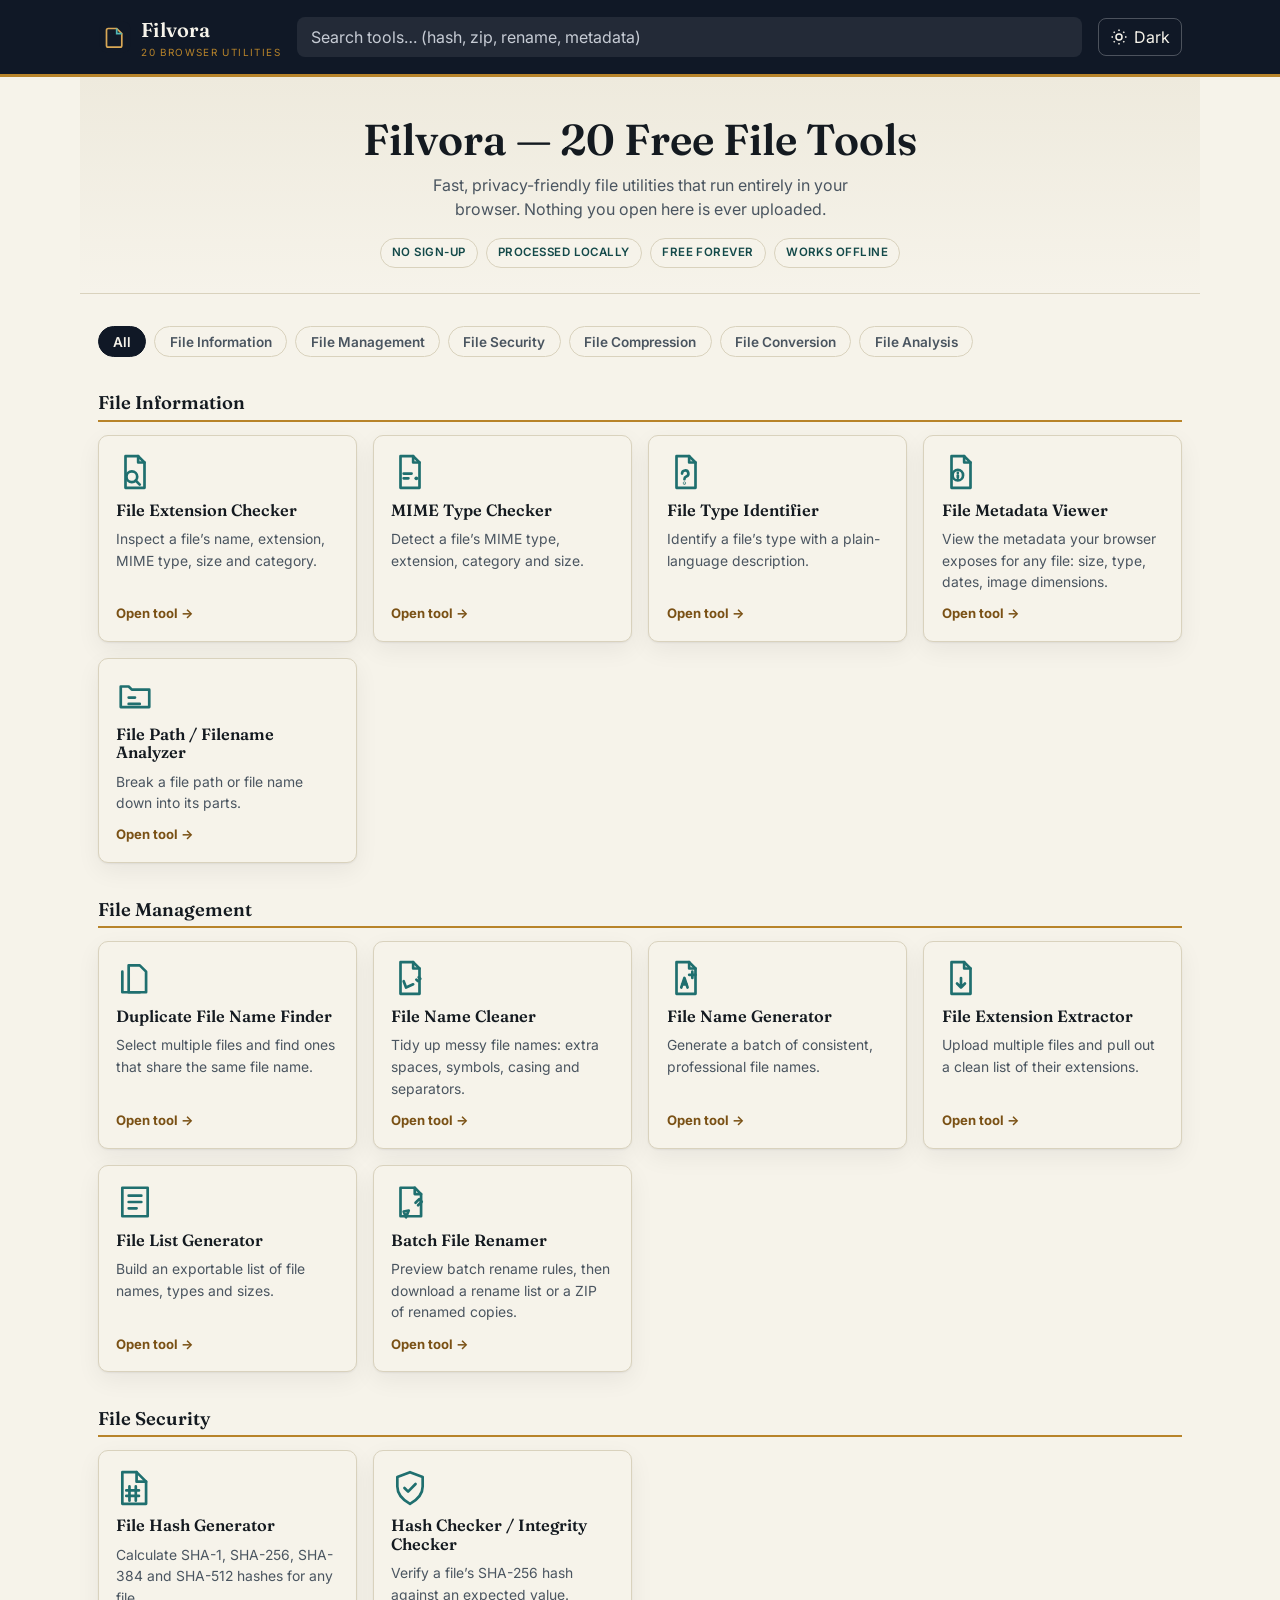
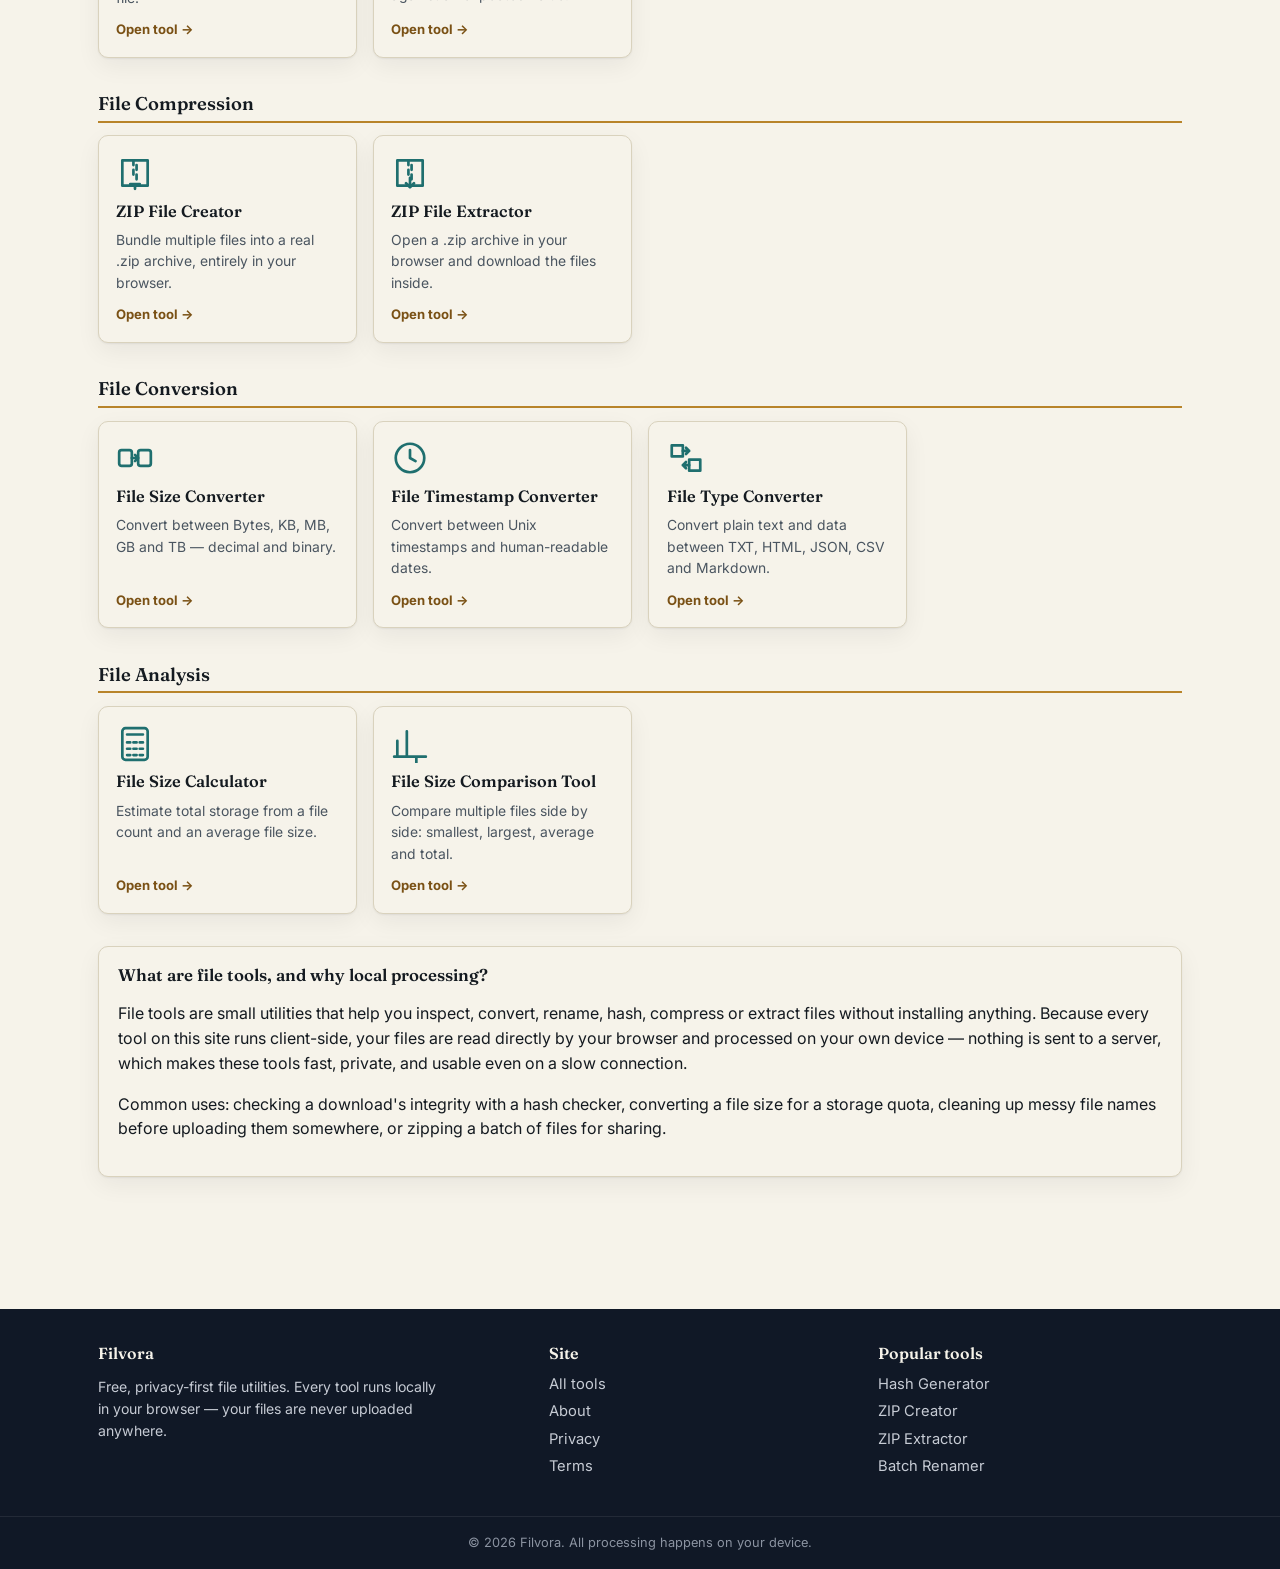
==== index.html @ 87149436 "Add files via upload" ====
<!doctype html>
<html lang="en" data-theme="light">
<head>
<meta charset="UTF-8">
<meta name="viewport" content="width=device-width, initial-scale=1, viewport-fit=cover">
<title>Filvora — 20 Free Online File Utilities</title>
<meta name="description" content="20 free, privacy-friendly file utilities that run entirely in your browser: hash generator, ZIP creator, file size converter, metadata viewer, batch renamer and more. No uploads, no signup.">
<link rel="canonical" href="https://kcm2112007.github.io/Filvora/">
<meta name="theme-color" content="#101826">
<meta name="robots" content="index, follow">

<meta property="og:type" content="website">
<meta property="og:title" content="Filvora — 20 Free Online File Utilities">
<meta property="og:description" content="Client-side file utilities: hashing, ZIP, size conversion, renaming, metadata and more — processed locally in your browser.">
<meta property="og:url" content="https://kcm2112007.github.io/Filvora/">
<meta property="og:image" content="https://kcm2112007.github.io/Filvora/assets/favicon.svg">

<meta name="twitter:card" content="summary_large_image">
<meta name="twitter:title" content="Filvora — 20 Free Online File Utilities">
<meta name="twitter:description" content="20 client-side file utilities. Nothing leaves your browser.">

<link rel="icon" type="image/svg+xml" href="assets/favicon.svg">
<link rel="preconnect" href="https://fonts.googleapis.com">
<link rel="preconnect" href="https://fonts.gstatic.com" crossorigin>
<link href="https://fonts.googleapis.com/css2?family=Fraunces:opsz,wght@9..144,500;9..144,600;9..144,700&family=Inter:wght@400;500;600;700&family=IBM+Plex+Mono:wght@400;500;600&display=swap" rel="stylesheet">
<link rel="stylesheet" href="style.css">

<script type="application/ld+json">
{
  "@context": "https://schema.org",
  "@type": "WebApplication",
  "name": "Filvora",
  "applicationCategory": "UtilitiesApplication",
  "operatingSystem": "Any (browser-based)",
  "offers": {"@type": "Offer", "price": "0", "priceCurrency": "USD"},
  "description": "20 free client-side file utilities: converters, hash generators, ZIP tools, metadata viewers and more."
}
</script>
</head>
<body>

<a class="visually-hidden" href="#main-content">Skip to content</a>

<header class="site-header">
  <div class="header-inner">
    <a class="brand" href="#/" aria-label="Filvora home">
      <svg class="brand-mark" viewBox="0 0 40 40" fill="none" xmlns="http://www.w3.org/2000/svg" aria-hidden="true">
        <rect x="2" y="2" width="36" height="36" rx="8" fill="#101826"/>
        <path d="M12 10h10l6 6v14a2 2 0 0 1-2 2H12a2 2 0 0 1-2-2V12a2 2 0 0 1 2-2z" stroke="#d9a856" stroke-width="2" fill="none"/>
        <path d="M22 10v6h6" stroke="#4fb6b6" stroke-width="2" fill="none"/>
      </svg>
      <span class="brand-text">Filvora<small>20 browser utilities</small></span>
    </a>
    <div class="header-search">
      <label class="visually-hidden" for="global-search">Search tools</label>
      <input id="global-search" type="search" placeholder="Search tools… (hash, zip, rename, metadata)" autocomplete="off">
    </div>
    <button class="theme-toggle" id="theme-toggle" type="button" aria-pressed="false">
      <svg id="theme-icon" width="18" height="18" viewBox="0 0 24 24" fill="none" stroke="currentColor" stroke-width="2" aria-hidden="true"><circle cx="12" cy="12" r="4"/><path d="M12 2v2M12 20v2M4.9 4.9l1.4 1.4M17.7 17.7l1.4 1.4M2 12h2M20 12h2M4.9 19.1l1.4-1.4M17.7 6.3l1.4-1.4"/></svg>
      <span id="theme-label">Dark</span>
    </button>
  </div>
</header>

<main id="main-content"><div id="view"></div></main>

<footer class="site-footer">
  <div class="footer-inner">
    <div>
      <h3>Filvora</h3>
      <p style="color:#c6cbd4;font-size:.88rem;max-width:38ch">Free, privacy-first file utilities. Every tool runs locally in your browser — your files are never uploaded anywhere.</p>
    </div>
    <div>
      <h3>Site</h3>
      <a href="#/">All tools</a>
      <a href="#/about">About</a>
      <a href="#/privacy">Privacy</a>
      <a href="#/terms">Terms</a>
    </div>
    <div>
      <h3>Popular tools</h3>
      <a href="#/hash-generator">Hash Generator</a>
      <a href="#/zip-creator">ZIP Creator</a>
      <a href="#/zip-extractor">ZIP Extractor</a>
      <a href="#/batch-renamer">Batch Renamer</a>
    </div>
  </div>
  <div class="footer-bottom">© 2026 Filvora. All processing happens on your device.</div>
</footer>

<script src="script.js"></script>
</body>
</html>
---- style.css ----
/* =========================================================
   FILE TOOLS — Ledger / Editorial design system
   Fraunces (display) + Inter (body) + IBM Plex Mono (data)
   ========================================================= */

:root{
  --paper:#f6f3ea;
  --paper-2:#eeeadd;
  --ink:#141a20;
  --ink-soft:#4a5560;
  --navy:#101826;
  --navy-2:#182234;
  --line:#d9d2bd;
  --amber:#b8842a;
  --amber-ink:#7a5115;
  --teal:#1f6f6f;
  --teal-ink:#134949;
  --ok:#1f6f4a;
  --err:#a3372a;
  --radius:10px;
  --shadow:0 1px 2px rgba(16,24,38,.06), 0 8px 24px rgba(16,24,38,.06);
  --mono:'IBM Plex Mono',ui-monospace,Menlo,Consolas,monospace;
  --display:'Fraunces',Georgia,serif;
  --body:'Inter',system-ui,-apple-system,Segoe UI,sans-serif;
}

[data-theme="dark"]{
  --paper:#0e1420;
  --paper-2:#141c2b;
  --ink:#eae6da;
  --ink-soft:#a9b2bd;
  --navy:#0a0f18;
  --navy-2:#131c2c;
  --line:#293346;
  --amber:#d9a856;
  --amber-ink:#f0c987;
  --teal:#4fb6b6;
  --teal-ink:#8fd6d6;
  --ok:#4fbf8c;
  --err:#e0685a;
  --shadow:0 1px 2px rgba(0,0,0,.3), 0 8px 24px rgba(0,0,0,.35);
}

*,*::before,*::after{box-sizing:border-box}
html{scroll-behavior:smooth}
body{
  margin:0;
  background:var(--paper);
  color:var(--ink);
  font-family:var(--body);
  line-height:1.55;
  -webkit-font-smoothing:antialiased;
}
img,svg{display:block;max-width:100%}
a{color:inherit}
button,input,select,textarea{font-family:inherit;font-size:1rem;color:inherit}
h1,h2,h3{font-family:var(--display);font-weight:600;line-height:1.15;margin:0 0 .5rem}
code,.mono,.num{font-family:var(--mono)}
.visually-hidden{position:absolute;width:1px;height:1px;overflow:hidden;clip:rect(0 0 0 0);white-space:nowrap}
:focus-visible{outline:3px solid var(--teal);outline-offset:2px}

/* ---------- layout shell ---------- */
.site-header{
  background:var(--navy);
  color:var(--paper);
  position:sticky;top:0;z-index:40;
  border-bottom:3px solid var(--amber);
}
.header-inner{
  max-width:1120px;margin:0 auto;padding:.85rem 1.1rem;
  display:flex;align-items:center;gap:1rem;flex-wrap:wrap;
}
.brand{display:flex;align-items:center;gap:.6rem;text-decoration:none;color:var(--paper)}
.brand-mark{width:34px;height:34px;flex:0 0 auto}
.brand-text{font-family:var(--display);font-weight:600;font-size:1.25rem;letter-spacing:.01em}
.brand-text small{display:block;font-family:var(--body);font-weight:400;font-size:.62rem;letter-spacing:.14em;text-transform:uppercase;color:var(--amber)}

.header-search{flex:1 1 240px;min-width:0}
.header-search input{
  width:100%;padding:.55rem .8rem;border-radius:8px;border:1px solid transparent;
  background:rgba(255,255,255,.08);color:var(--paper);
}
.header-search input::placeholder{color:#c6cbd4}
.header-search input:focus{background:var(--paper);color:var(--ink);outline:2px solid var(--amber)}

.theme-toggle{
  border:1px solid rgba(255,255,255,.25);background:transparent;color:var(--paper);
  border-radius:8px;padding:.5rem .7rem;cursor:pointer;display:flex;gap:.4rem;align-items:center;
}
.theme-toggle:hover{border-color:var(--amber)}

main{max-width:1120px;margin:0 auto;padding:1.5rem 1.1rem 4rem}

.site-footer{background:var(--navy);color:#c6cbd4;margin-top:3rem}
.footer-inner{max-width:1120px;margin:0 auto;padding:2.2rem 1.1rem;display:grid;gap:1.6rem;grid-template-columns:1.4fr 1fr 1fr}
.footer-inner h3{color:var(--paper);font-size:1rem}
.footer-inner a{display:block;color:#c6cbd4;text-decoration:none;padding:.15rem 0;font-size:.92rem}
.footer-inner a:hover{color:var(--amber)}
.footer-bottom{text-align:center;padding:1rem;font-size:.8rem;color:#8b93a1;border-top:1px solid rgba(255,255,255,.08)}
@media (max-width:640px){.footer-inner{grid-template-columns:1fr}}

/* ---------- home / hero ---------- */
.hero{
  text-align:center;padding:2.4rem 1rem 1.6rem;
  background:linear-gradient(180deg,var(--paper-2),transparent);
  border-bottom:1px solid var(--line);margin:-1.5rem -1.1rem 2rem;
}
.hero h1{font-size:clamp(1.8rem,4vw,2.7rem)}
.hero p{color:var(--ink-soft);max-width:46ch;margin:.4rem auto 0}
.hero-badges{display:flex;justify-content:center;gap:.5rem;flex-wrap:wrap;margin-top:1rem}
.badge{
  font-size:.72rem;letter-spacing:.04em;text-transform:uppercase;font-weight:600;
  border:1px solid var(--line);border-radius:999px;padding:.3rem .7rem;color:var(--teal-ink);
  background:var(--paper);
}

.category-nav{display:flex;flex-wrap:wrap;gap:.5rem;margin-bottom:1.6rem}
.category-nav button{
  border:1px solid var(--line);background:var(--paper);border-radius:999px;
  padding:.4rem .9rem;font-size:.85rem;cursor:pointer;font-weight:600;color:var(--ink-soft);
}
.category-nav button.active{background:var(--navy);color:var(--paper);border-color:var(--navy)}

.tool-grid{display:grid;grid-template-columns:repeat(auto-fill,minmax(240px,1fr));gap:1rem}
.tool-card{
  background:var(--paper);border:1px solid var(--line);border-radius:var(--radius);
  padding:1.1rem;box-shadow:var(--shadow);display:flex;flex-direction:column;gap:.6rem;
  text-decoration:none;color:inherit;transition:transform .12s ease,border-color .12s ease;
}
.tool-card:hover{transform:translateY(-2px);border-color:var(--amber)}
.tool-icon{width:38px;height:38px;color:var(--teal)}
.tool-card h3{font-size:1.02rem;margin:0}
.tool-card p{margin:0;color:var(--ink-soft);font-size:.87rem;flex:1}
.tool-open{font-size:.82rem;font-weight:700;color:var(--amber-ink);display:flex;align-items:center;gap:.3rem}
.no-results{text-align:center;color:var(--ink-soft);padding:2.5rem 1rem}

.category-heading{
  font-family:var(--display);font-size:1.15rem;margin:2.2rem 0 .8rem;
  padding-bottom:.4rem;border-bottom:2px solid var(--amber);
}

/* ---------- tool page ---------- */
.breadcrumb{font-size:.82rem;color:var(--ink-soft);margin-bottom:.6rem}
.breadcrumb a{color:var(--teal-ink);text-decoration:none}
.breadcrumb a:hover{text-decoration:underline}
.tool-header{margin-bottom:1.4rem}
.tool-header p{color:var(--ink-soft);max-width:65ch}
.back-link{
  display:inline-flex;align-items:center;gap:.35rem;margin-bottom:1rem;
  color:var(--teal-ink);text-decoration:none;font-weight:600;font-size:.9rem;
}

.panel{
  background:var(--paper);border:1px solid var(--line);border-radius:var(--radius);
  padding:1.2rem;box-shadow:var(--shadow);margin-bottom:1.2rem;
}
.panel h2{font-size:1.05rem;margin-bottom:.8rem}

.dropzone{
  border:2px dashed var(--line);border-radius:var(--radius);padding:2rem 1rem;
  text-align:center;cursor:pointer;color:var(--ink-soft);background:var(--paper-2);
  transition:border-color .12s ease,background .12s ease;
}
.dropzone.dragover{border-color:var(--amber);background:rgba(184,132,42,.08);color:var(--ink)}
.dropzone svg{width:34px;height:34px;margin:0 auto .5rem;color:var(--teal)}
.dropzone strong{color:var(--teal-ink)}
.dropzone input[type=file]{display:none}

.file-chip-list{list-style:none;margin:.9rem 0 0;padding:0;display:flex;flex-direction:column;gap:.4rem}
.file-chip{
  display:flex;align-items:center;gap:.6rem;background:var(--paper-2);border:1px solid var(--line);
  border-radius:8px;padding:.45rem .6rem;font-size:.85rem;
}
.file-chip .fc-name{flex:1;overflow:hidden;text-overflow:ellipsis;white-space:nowrap}
.file-chip .fc-size{color:var(--ink-soft);font-family:var(--mono);font-size:.78rem}
.file-chip button{background:none;border:none;color:var(--err);cursor:pointer;font-size:1.1rem;line-height:1;padding:.1rem .3rem}

.field-row{display:flex;flex-wrap:wrap;gap:.8rem;margin-bottom:.8rem}
.field{flex:1 1 160px;display:flex;flex-direction:column;gap:.3rem}
.field label{font-size:.82rem;font-weight:600;color:var(--ink-soft)}
.field input[type=text],.field input[type=number],.field input[type=date],.field select,.field textarea{
  padding:.55rem .7rem;border:1px solid var(--line);border-radius:8px;background:var(--paper);color:var(--ink);width:100%;
}
.field textarea{font-family:var(--mono);font-size:.85rem;min-height:110px;resize:vertical}
.check-row{display:flex;align-items:center;gap:.5rem;font-size:.88rem}
.checks-grid{display:flex;flex-wrap:wrap;gap:.6rem 1.1rem;margin-bottom:.8rem}

.btn{
  border:1px solid var(--navy);background:var(--navy);color:var(--paper);border-radius:8px;
  padding:.6rem 1.1rem;font-weight:700;cursor:pointer;font-size:.9rem;display:inline-flex;
  align-items:center;gap:.4rem;
}
.btn:hover{background:var(--navy-2)}
.btn.secondary{background:var(--paper);color:var(--ink);border-color:var(--line)}
.btn.secondary:hover{border-color:var(--amber)}
.btn.accent{background:var(--amber);border-color:var(--amber);color:#241a08}
.btn[disabled]{opacity:.5;cursor:not-allowed}
.btn-row{display:flex;flex-wrap:wrap;gap:.6rem;margin-top:.9rem}

.result-box{
  background:var(--paper-2);border:1px solid var(--line);border-radius:8px;padding:.9rem;
  font-family:var(--mono);font-size:.85rem;white-space:pre-wrap;word-break:break-word;
}
.result-grid{display:grid;grid-template-columns:repeat(auto-fit,minmax(160px,1fr));gap:.7rem}
.result-item{background:var(--paper-2);border:1px solid var(--line);border-radius:8px;padding:.7rem .8rem}
.result-item .ri-label{font-size:.72rem;text-transform:uppercase;letter-spacing:.05em;color:var(--ink-soft);display:block;margin-bottom:.2rem}
.result-item .ri-value{font-family:var(--mono);font-size:.95rem;word-break:break-all}

table{width:100%;border-collapse:collapse;font-size:.85rem}
th,td{text-align:left;padding:.5rem .6rem;border-bottom:1px solid var(--line)}
th{font-size:.72rem;text-transform:uppercase;letter-spacing:.04em;color:var(--ink-soft)}
.table-wrap{overflow-x:auto}

.status-line{display:flex;align-items:center;gap:.5rem;font-weight:700;padding:.7rem .9rem;border-radius:8px;font-size:.9rem}
.status-match{background:rgba(31,111,74,.12);color:var(--ok)}
.status-nomatch{background:rgba(163,55,42,.12);color:var(--err)}
.status-info{background:rgba(31,111,111,.1);color:var(--teal-ink)}
.status-error{background:rgba(163,55,42,.1);color:var(--err)}

.note{font-size:.82rem;color:var(--ink-soft);margin-top:.6rem}
.note.warn{color:var(--amber-ink)}
.hint{background:rgba(31,111,111,.08);border-left:3px solid var(--teal);padding:.6rem .8rem;border-radius:6px;font-size:.85rem;margin-bottom:.9rem}
.privacy-note{
  display:flex;gap:.5rem;align-items:flex-start;font-size:.82rem;color:var(--teal-ink);
  background:rgba(31,111,111,.08);border:1px solid rgba(31,111,111,.25);border-radius:8px;padding:.6rem .8rem;margin-bottom:1rem;
}
.privacy-note svg{width:18px;height:18px;flex:0 0 auto;margin-top:1px}

details.faq{border-bottom:1px solid var(--line);padding:.6rem 0}
details.faq summary{cursor:pointer;font-weight:600;font-family:var(--display)}
details.faq p{margin:.5rem 0 0;color:var(--ink-soft);font-size:.9rem}

.progress-wrap{background:var(--paper-2);border-radius:6px;overflow:hidden;height:8px;margin:.6rem 0}
.progress-bar{height:100%;background:var(--teal);width:0%;transition:width .15s ease}

.spinner{width:16px;height:16px;border:2px solid rgba(0,0,0,.15);border-top-color:var(--teal);border-radius:50%;animation:spin .7s linear infinite}
[data-theme="dark"] .spinner{border-color:rgba(255,255,255,.2);border-top-color:var(--teal)}
@keyframes spin{to{transform:rotate(360deg)}}

@media (max-width:520px){
  .field-row{gap:.6rem}
  .btn{width:100%;justify-content:center}
  .btn-row .btn{width:auto}
}
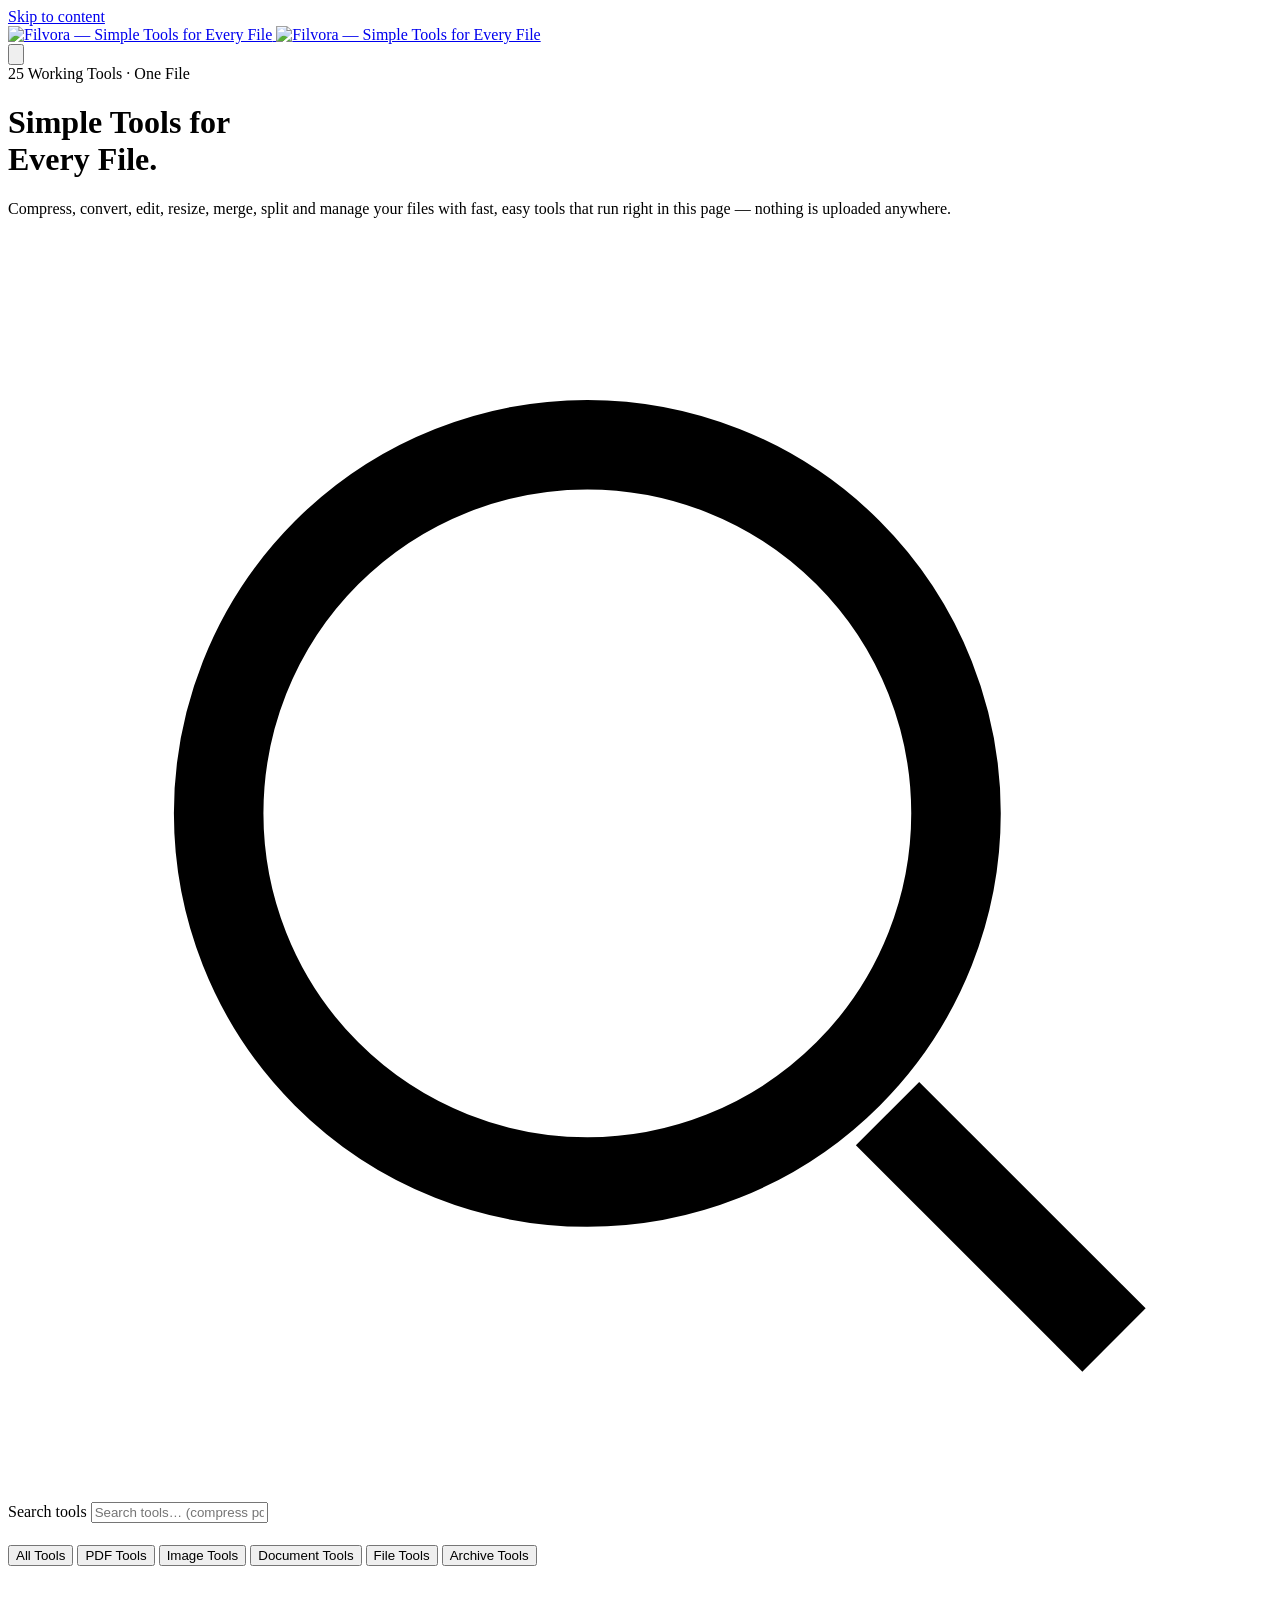
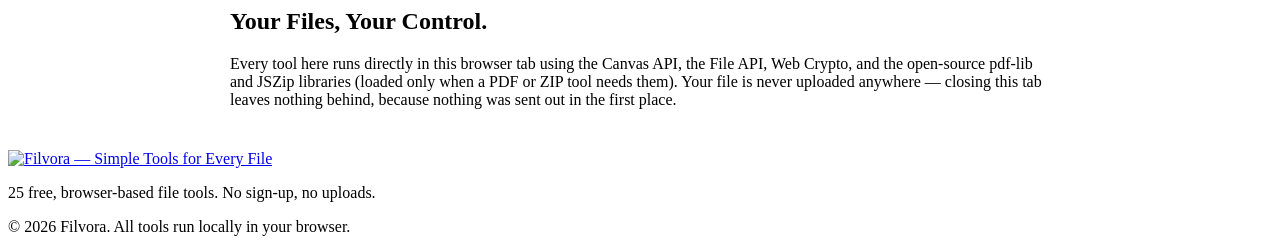
==== commit b3887158: "Add files via upload" ====
--- a/index.html
+++ b/index.html
@@ -1,93 +1,145 @@
 <!doctype html>
-<html lang="en" data-theme="light">
+<html lang="en">
 <head>
 <meta charset="UTF-8">
 <meta name="viewport" content="width=device-width, initial-scale=1, viewport-fit=cover">
-<title>Filvora — 20 Free Online File Utilities</title>
-<meta name="description" content="20 free, privacy-friendly file utilities that run entirely in your browser: hash generator, ZIP creator, file size converter, metadata viewer, batch renamer and more. No uploads, no signup.">
-<link rel="canonical" href="https://kcm2112007.github.io/Filvora/">
+<title>Filvora — Simple Tools for Every File</title>
+<meta name="description" content="Free online file tools: compress, convert, merge, split and manage PDFs, images, documents and archives — processed entirely in your browser, no sign-up required.">
 <meta name="theme-color" content="#101826">
-<meta name="robots" content="index, follow">
 
 <meta property="og:type" content="website">
-<meta property="og:title" content="Filvora — 20 Free Online File Utilities">
-<meta property="og:description" content="Client-side file utilities: hashing, ZIP, size conversion, renaming, metadata and more — processed locally in your browser.">
-<meta property="og:url" content="https://kcm2112007.github.io/Filvora/">
-<meta property="og:image" content="https://kcm2112007.github.io/Filvora/assets/favicon.svg">
+<meta property="og:site_name" content="Filvora">
+<meta property="og:title" content="Filvora — Simple Tools for Every File">
+<meta property="og:description" content="Free online file tools: compress, convert, merge, split and manage PDFs, images, documents and archives — processed entirely in your browser.">
+<meta property="og:image" content="assets/images/branding/og-image.png">
+<meta property="og:image:width" content="1200">
+<meta property="og:image:height" content="630">
+<meta property="og:image:alt" content="Filvora — Simple Tools for Every File.">
+<meta name="twitter:card" content="summary_large_image">
+<meta name="twitter:title" content="Filvora — Simple Tools for Every File">
+<meta name="twitter:description" content="Free online file tools: compress, convert, merge, split and manage PDFs, images, documents and archives — processed entirely in your browser.">
+<meta name="twitter:image" content="assets/images/branding/og-image.png">
 
-<meta name="twitter:card" content="summary_large_image">
-<meta name="twitter:title" content="Filvora — 20 Free Online File Utilities">
-<meta name="twitter:description" content="20 client-side file utilities. Nothing leaves your browser.">
+<link rel="icon" href="assets/images/branding/favicon/favicon.ico" sizes="any">
+<link rel="icon" type="image/svg+xml" href="assets/images/branding/favicon/favicon.svg">
+<link rel="icon" type="image/png" sizes="16x16" href="assets/images/branding/favicon/favicon-16x16.png">
+<link rel="icon" type="image/png" sizes="32x32" href="assets/images/branding/favicon/favicon-32x32.png">
+<link rel="apple-touch-icon" href="assets/images/branding/favicon/apple-touch-icon.png">
+<meta name="apple-mobile-web-app-capable" content="yes">
+<meta name="apple-mobile-web-app-status-bar-style" content="black-translucent">
+<meta name="apple-mobile-web-app-title" content="Filvora">
 
-<link rel="icon" type="image/svg+xml" href="assets/favicon.svg">
 <link rel="preconnect" href="https://fonts.googleapis.com">
 <link rel="preconnect" href="https://fonts.gstatic.com" crossorigin>
 <link href="https://fonts.googleapis.com/css2?family=Fraunces:opsz,wght@9..144,500;9..144,600;9..144,700&family=Inter:wght@400;500;600;700&family=IBM+Plex+Mono:wght@400;500;600&display=swap" rel="stylesheet">
-<link rel="stylesheet" href="style.css">
+<link rel="stylesheet" href="assets/css/style.css">
 
-<script type="application/ld+json">
-{
-  "@context": "https://schema.org",
-  "@type": "WebApplication",
-  "name": "Filvora",
-  "applicationCategory": "UtilitiesApplication",
-  "operatingSystem": "Any (browser-based)",
-  "offers": {"@type": "Offer", "price": "0", "priceCurrency": "USD"},
-  "description": "20 free client-side file utilities: converters, hash generators, ZIP tools, metadata viewers and more."
-}
-</script>
+<script type="application/ld+json">{"@context":"https://schema.org","@type":"WebSite","name":"Filvora","url":"./"}</script>
+
+<script>(function(){try{var t=localStorage.getItem('filvora-theme');if(!t){t=window.matchMedia('(prefers-color-scheme: dark)').matches?'dark':'light';}document.documentElement.setAttribute('data-theme',t);}catch(e){}})();</script>
 </head>
 <body>
-
-<a class="visually-hidden" href="#main-content">Skip to content</a>
+<a class="skip-link" href="#main-content">Skip to content</a>
 
 <header class="site-header">
   <div class="header-inner">
-    <a class="brand" href="#/" aria-label="Filvora home">
-      <svg class="brand-mark" viewBox="0 0 40 40" fill="none" xmlns="http://www.w3.org/2000/svg" aria-hidden="true">
-        <rect x="2" y="2" width="36" height="36" rx="8" fill="#101826"/>
-        <path d="M12 10h10l6 6v14a2 2 0 0 1-2 2H12a2 2 0 0 1-2-2V12a2 2 0 0 1 2-2z" stroke="#d9a856" stroke-width="2" fill="none"/>
-        <path d="M22 10v6h6" stroke="#4fb6b6" stroke-width="2" fill="none"/>
-      </svg>
-      <span class="brand-text">Filvora<small>20 browser utilities</small></span>
+    <a class="brand" href="#" id="brand-link" aria-label="Filvora — Simple Tools for Every File">
+      <span class="brand-full">
+        <img src="assets/images/branding/logo-dark.svg" alt="Filvora — Simple Tools for Every File" width="160" height="30">
+      </span>
+      <span class="brand-icon">
+        <img src="assets/images/branding/logo-icon-dark.svg" alt="Filvora — Simple Tools for Every File" width="32" height="32">
+      </span>
     </a>
-    <div class="header-search">
-      <label class="visually-hidden" for="global-search">Search tools</label>
-      <input id="global-search" type="search" placeholder="Search tools… (hash, zip, rename, metadata)" autocomplete="off">
+    <div class="header-actions">
+      <button class="icon-btn" id="theme-toggle" type="button" aria-label="Toggle dark mode" aria-pressed="false">
+        <svg viewBox="0 0 24 24" fill="none" stroke="currentColor" stroke-width="1.7" stroke-linecap="round" stroke-linejoin="round" class="theme-icon"><circle cx="12" cy="12" r="4"/><path d="M12 2v2M12 20v2M4.9 4.9l1.4 1.4M17.7 17.7l1.4 1.4M2 12h2M20 12h2M4.9 19.1l1.4-1.4M17.7 6.3l1.4-1.4"/></svg>
+      </button>
     </div>
-    <button class="theme-toggle" id="theme-toggle" type="button" aria-pressed="false">
-      <svg id="theme-icon" width="18" height="18" viewBox="0 0 24 24" fill="none" stroke="currentColor" stroke-width="2" aria-hidden="true"><circle cx="12" cy="12" r="4"/><path d="M12 2v2M12 20v2M4.9 4.9l1.4 1.4M17.7 17.7l1.4 1.4M2 12h2M20 12h2M4.9 19.1l1.4-1.4M17.7 6.3l1.4-1.4"/></svg>
-      <span id="theme-label">Dark</span>
-    </button>
   </div>
 </header>
 
-<main id="main-content"><div id="view"></div></main>
+<main id="main-content">
+
+  <div id="home-view">
+    <div class="hero">
+      <div class="container">
+        <span class="badge-pill">25 Working Tools · One File</span>
+        <h1>Simple Tools for<br>Every File.</h1>
+        <p class="lead">Compress, convert, edit, resize, merge, split and manage your files with fast, easy tools that run right in this page — nothing is uploaded anywhere.</p>
+      </div>
+    </div>
+    <div class="container">
+      <div class="search-input-row" style="border:1px solid var(--line);border-radius:12px;margin-bottom:1.4rem;background:var(--paper)">
+        <svg viewBox="0 0 24 24" fill="none" stroke="currentColor" stroke-width="1.7"><circle cx="11" cy="11" r="7"/><path d="M21 21l-4.3-4.3"/></svg>
+        <label class="visually-hidden" for="page-search">Search tools</label>
+        <input id="page-search" type="text" placeholder="Search tools… (compress pdf, jpg to png, resize image)" autocomplete="off">
+      </div>
+      <div class="category-filters" id="cat-filters">
+        <button type="button" class="active" data-cat="All">All Tools</button>
+        <button type="button" data-cat="PDF Tools">PDF Tools</button>
+        <button type="button" data-cat="Image Tools">Image Tools</button>
+        <button type="button" data-cat="Document Tools">Document Tools</button>
+        <button type="button" data-cat="File Tools">File Tools</button>
+        <button type="button" data-cat="Archive Tools">Archive Tools</button>
+      </div>
+      <div class="tool-grid" id="tool-grid"></div>
+      <p class="no-results" id="no-results" style="display:none">No tools found.</p>
+
+      <div class="section panel" style="max-width:820px;margin:2.6rem auto">
+        <h2>Your Files, Your Control.</h2>
+        <p>Every tool here runs directly in this browser tab using the Canvas API, the File API, Web Crypto, and the open-source pdf-lib and JSZip libraries (loaded only when a PDF or ZIP tool needs them). Your file is never uploaded anywhere — closing this tab leaves nothing behind, because nothing was sent out in the first place.</p>
+      </div>
+    </div>
+  </div>
+
+  <div id="tool-view" hidden>
+    <div class="container" style="padding-top:1.4rem;max-width:760px">
+      <button type="button" class="back-button" id="back-to-home">
+        <svg viewBox="0 0 24 24" fill="none" stroke="currentColor" stroke-width="2" stroke-linecap="round" stroke-linejoin="round"><path d="M15 18l-6-6 6-6"/></svg>
+        All Tools
+      </button>
+      <div class="tool-view-head">
+        <h1 id="tool-view-title"></h1>
+        <p class="lead" id="tool-view-lead"></p>
+      </div>
+      <div class="privacy-note">
+        <svg viewBox="0 0 24 24" fill="none" stroke="currentColor" stroke-width="1.7"><path d="M12 2 4 5v6c0 5 3.4 8.4 8 11 4.6-2.6 8-6 8-11V5z"/><path d="M8.5 12l2.3 2.3L15.5 9.5"/></svg>
+        <span>Your file is processed locally in this browser tab — it is not uploaded to a server.</span>
+      </div>
+      <div id="tool-container"></div>
+
+      <div class="section prose">
+        <h2>How it works</h2>
+        <ol class="howto-list" id="tool-howto"></ol>
+      </div>
+      <div class="section">
+        <h2>Frequently asked questions</h2>
+        <div id="tool-faq"></div>
+      </div>
+    </div>
+  </div>
+
+</main>
 
 <footer class="site-footer">
-  <div class="footer-inner">
-    <div>
-      <h3>Filvora</h3>
-      <p style="color:#c6cbd4;font-size:.88rem;max-width:38ch">Free, privacy-first file utilities. Every tool runs locally in your browser — your files are never uploaded anywhere.</p>
-    </div>
-    <div>
-      <h3>Site</h3>
-      <a href="#/">All tools</a>
-      <a href="#/about">About</a>
-      <a href="#/privacy">Privacy</a>
-      <a href="#/terms">Terms</a>
-    </div>
-    <div>
-      <h3>Popular tools</h3>
-      <a href="#/hash-generator">Hash Generator</a>
-      <a href="#/zip-creator">ZIP Creator</a>
-      <a href="#/zip-extractor">ZIP Extractor</a>
-      <a href="#/batch-renamer">Batch Renamer</a>
+  <div class="container footer-inner" style="grid-template-columns:1fr">
+    <div class="footer-brand">
+      <a class="brand" href="#" id="footer-brand-link">
+        <span class="brand-full">
+          <img src="assets/images/branding/logo-dark.svg" alt="Filvora — Simple Tools for Every File" width="150" height="28">
+        </span>
+      </a>
+      <p>25 free, browser-based file tools. No sign-up, no uploads.</p>
     </div>
   </div>
-  <div class="footer-bottom">© 2026 Filvora. All processing happens on your device.</div>
+  <p class="footer-bottom">© <span id="footer-year"></span> Filvora. All tools run locally in your browser.</p>
 </footer>
 
-<script src="script.js"></script>
+<script src="assets/js/script.js"></script>
+<script>
+document.getElementById('footer-year').textContent = new Date().getFullYear();
+document.getElementById('footer-brand-link').addEventListener('click', (e) => { e.preventDefault(); showHomeView(); });
+</script>
 </body>
 </html>
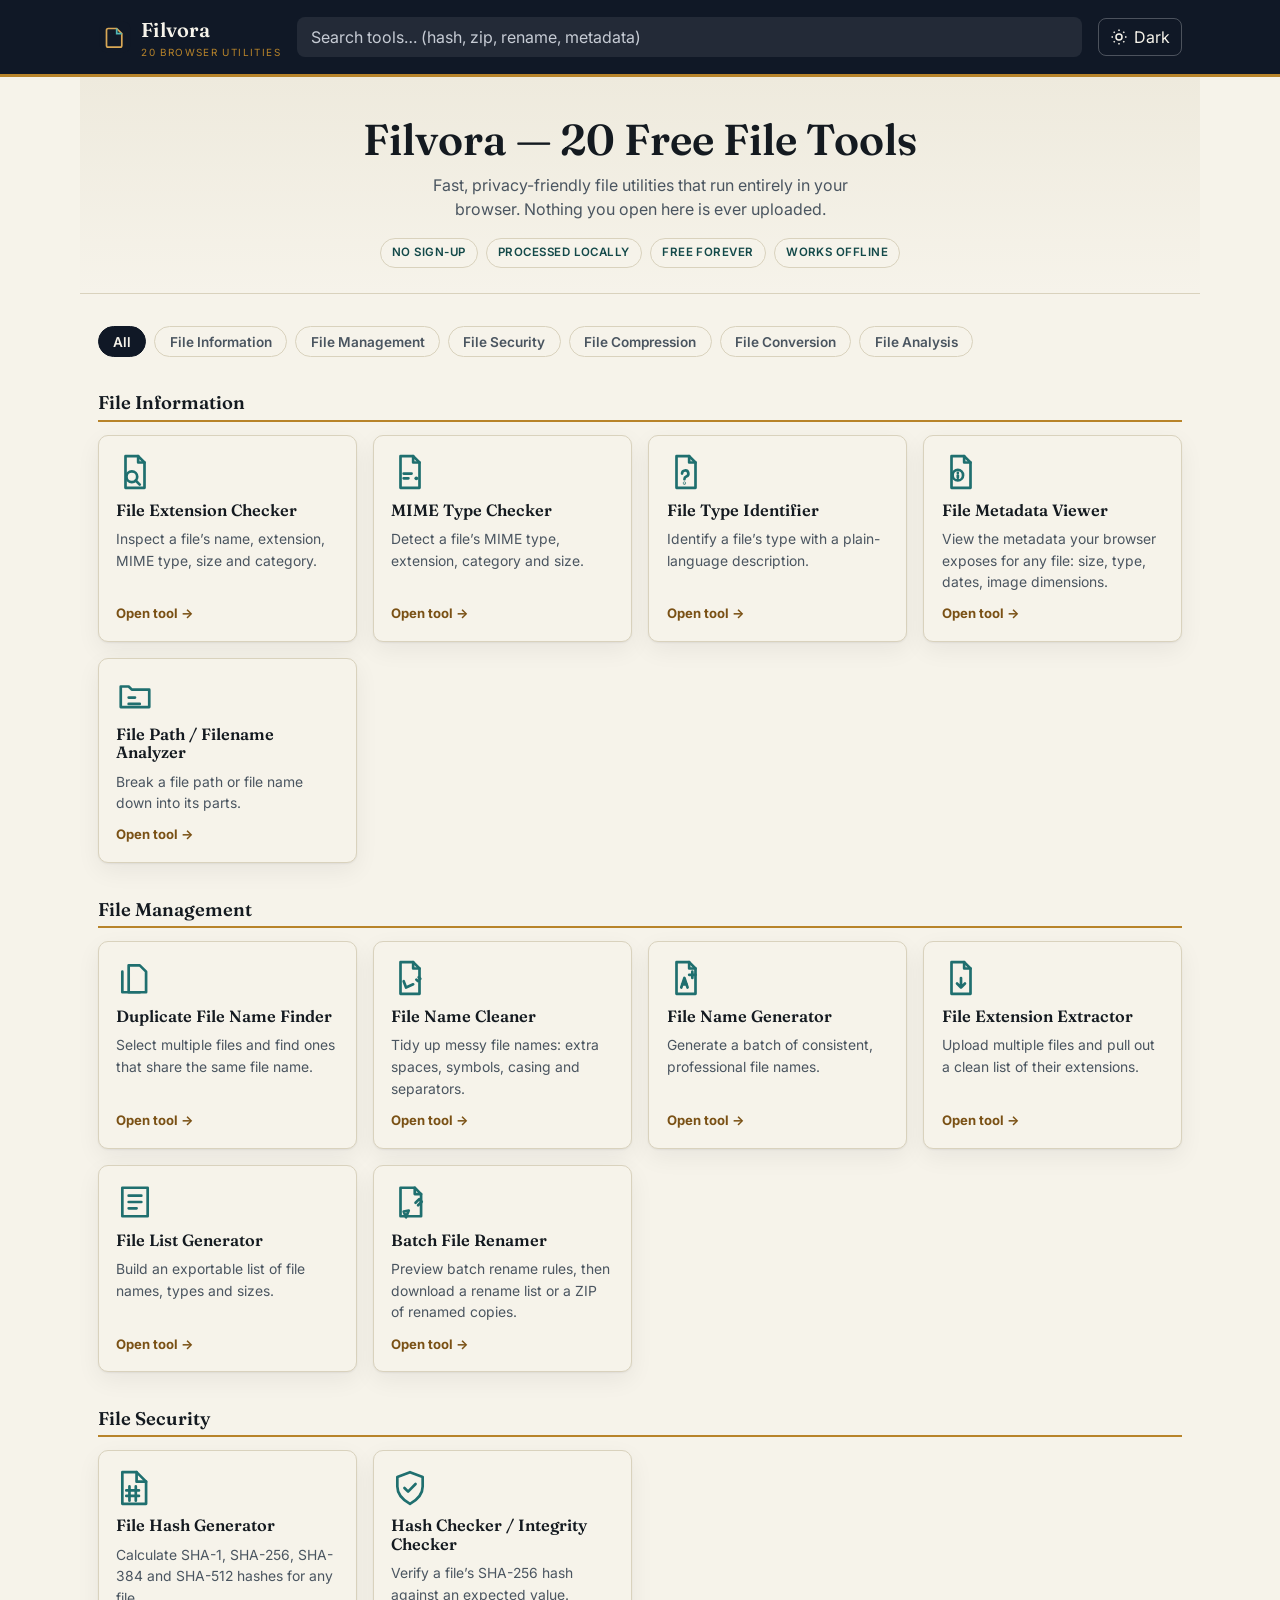
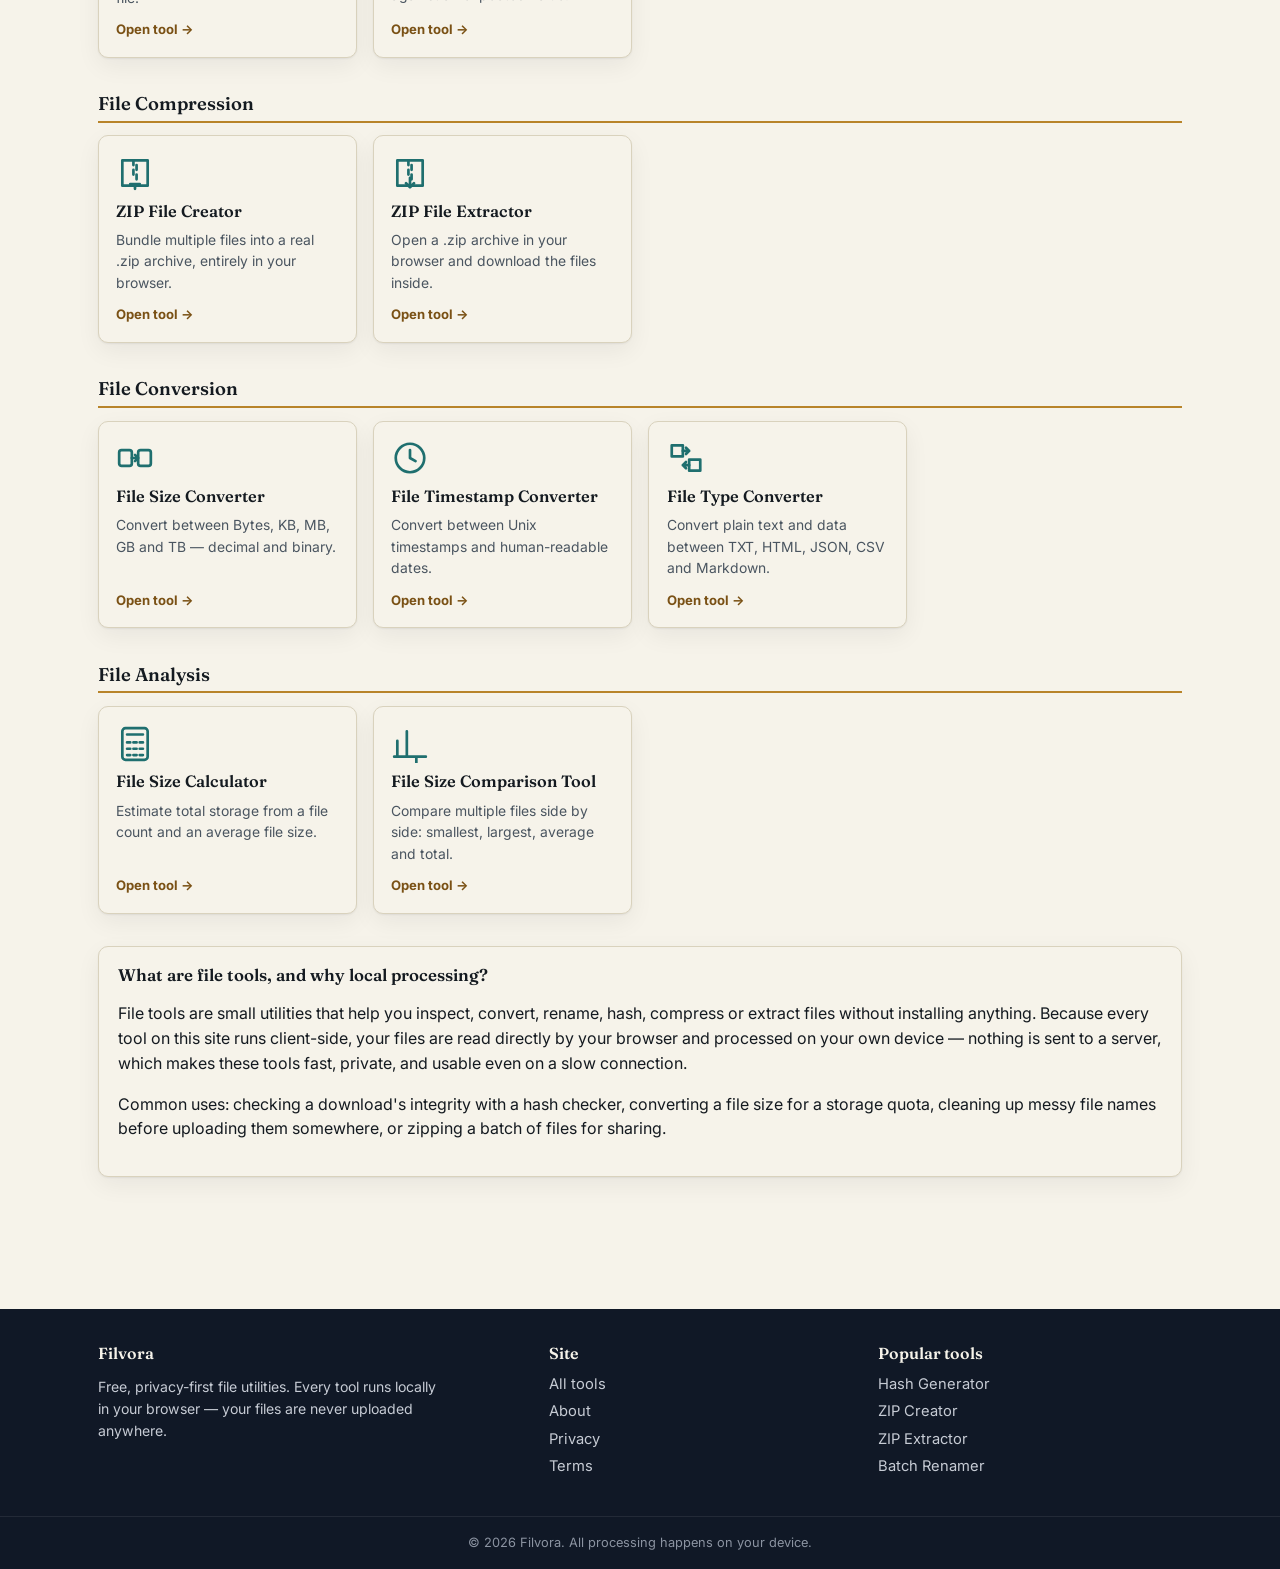
==== commit fb510cef: "Add files via upload" ====
--- a/index.html
+++ b/index.html
@@ -1,145 +1,93 @@
 <!doctype html>
-<html lang="en">
+<html lang="en" data-theme="light">
 <head>
 <meta charset="UTF-8">
 <meta name="viewport" content="width=device-width, initial-scale=1, viewport-fit=cover">
-<title>Filvora — Simple Tools for Every File</title>
-<meta name="description" content="Free online file tools: compress, convert, merge, split and manage PDFs, images, documents and archives — processed entirely in your browser, no sign-up required.">
+<title>Filvora — 20 Free Online File Utilities</title>
+<meta name="description" content="20 free, privacy-friendly file utilities that run entirely in your browser: hash generator, ZIP creator, file size converter, metadata viewer, batch renamer and more. No uploads, no signup.">
+<link rel="canonical" href="https://kcm2112007.github.io/Filvora/">
 <meta name="theme-color" content="#101826">
+<meta name="robots" content="index, follow">
 
 <meta property="og:type" content="website">
-<meta property="og:site_name" content="Filvora">
-<meta property="og:title" content="Filvora — Simple Tools for Every File">
-<meta property="og:description" content="Free online file tools: compress, convert, merge, split and manage PDFs, images, documents and archives — processed entirely in your browser.">
-<meta property="og:image" content="assets/images/branding/og-image.png">
-<meta property="og:image:width" content="1200">
-<meta property="og:image:height" content="630">
-<meta property="og:image:alt" content="Filvora — Simple Tools for Every File.">
+<meta property="og:title" content="Filvora — 20 Free Online File Utilities">
+<meta property="og:description" content="Client-side file utilities: hashing, ZIP, size conversion, renaming, metadata and more — processed locally in your browser.">
+<meta property="og:url" content="https://kcm2112007.github.io/Filvora/">
+<meta property="og:image" content="https://kcm2112007.github.io/Filvora/assets/favicon.svg">
+
 <meta name="twitter:card" content="summary_large_image">
-<meta name="twitter:title" content="Filvora — Simple Tools for Every File">
-<meta name="twitter:description" content="Free online file tools: compress, convert, merge, split and manage PDFs, images, documents and archives — processed entirely in your browser.">
-<meta name="twitter:image" content="assets/images/branding/og-image.png">
+<meta name="twitter:title" content="Filvora — 20 Free Online File Utilities">
+<meta name="twitter:description" content="20 client-side file utilities. Nothing leaves your browser.">
 
-<link rel="icon" href="assets/images/branding/favicon/favicon.ico" sizes="any">
-<link rel="icon" type="image/svg+xml" href="assets/images/branding/favicon/favicon.svg">
-<link rel="icon" type="image/png" sizes="16x16" href="assets/images/branding/favicon/favicon-16x16.png">
-<link rel="icon" type="image/png" sizes="32x32" href="assets/images/branding/favicon/favicon-32x32.png">
-<link rel="apple-touch-icon" href="assets/images/branding/favicon/apple-touch-icon.png">
-<meta name="apple-mobile-web-app-capable" content="yes">
-<meta name="apple-mobile-web-app-status-bar-style" content="black-translucent">
-<meta name="apple-mobile-web-app-title" content="Filvora">
-
+<link rel="icon" type="image/svg+xml" href="assets/favicon.svg">
 <link rel="preconnect" href="https://fonts.googleapis.com">
 <link rel="preconnect" href="https://fonts.gstatic.com" crossorigin>
 <link href="https://fonts.googleapis.com/css2?family=Fraunces:opsz,wght@9..144,500;9..144,600;9..144,700&family=Inter:wght@400;500;600;700&family=IBM+Plex+Mono:wght@400;500;600&display=swap" rel="stylesheet">
-<link rel="stylesheet" href="assets/css/style.css">
+<link rel="stylesheet" href="style.css">
 
-<script type="application/ld+json">{"@context":"https://schema.org","@type":"WebSite","name":"Filvora","url":"./"}</script>
-
-<script>(function(){try{var t=localStorage.getItem('filvora-theme');if(!t){t=window.matchMedia('(prefers-color-scheme: dark)').matches?'dark':'light';}document.documentElement.setAttribute('data-theme',t);}catch(e){}})();</script>
+<script type="application/ld+json">
+{
+  "@context": "https://schema.org",
+  "@type": "WebApplication",
+  "name": "Filvora",
+  "applicationCategory": "UtilitiesApplication",
+  "operatingSystem": "Any (browser-based)",
+  "offers": {"@type": "Offer", "price": "0", "priceCurrency": "USD"},
+  "description": "20 free client-side file utilities: converters, hash generators, ZIP tools, metadata viewers and more."
+}
+</script>
 </head>
 <body>
-<a class="skip-link" href="#main-content">Skip to content</a>
+
+<a class="visually-hidden" href="#main-content">Skip to content</a>
 
 <header class="site-header">
   <div class="header-inner">
-    <a class="brand" href="#" id="brand-link" aria-label="Filvora — Simple Tools for Every File">
-      <span class="brand-full">
-        <img src="assets/images/branding/logo-dark.svg" alt="Filvora — Simple Tools for Every File" width="160" height="30">
-      </span>
-      <span class="brand-icon">
-        <img src="assets/images/branding/logo-icon-dark.svg" alt="Filvora — Simple Tools for Every File" width="32" height="32">
-      </span>
+    <a class="brand" href="#/" aria-label="Filvora home">
+      <svg class="brand-mark" viewBox="0 0 40 40" fill="none" xmlns="http://www.w3.org/2000/svg" aria-hidden="true">
+        <rect x="2" y="2" width="36" height="36" rx="8" fill="#101826"/>
+        <path d="M12 10h10l6 6v14a2 2 0 0 1-2 2H12a2 2 0 0 1-2-2V12a2 2 0 0 1 2-2z" stroke="#d9a856" stroke-width="2" fill="none"/>
+        <path d="M22 10v6h6" stroke="#4fb6b6" stroke-width="2" fill="none"/>
+      </svg>
+      <span class="brand-text">Filvora<small>20 browser utilities</small></span>
     </a>
-    <div class="header-actions">
-      <button class="icon-btn" id="theme-toggle" type="button" aria-label="Toggle dark mode" aria-pressed="false">
-        <svg viewBox="0 0 24 24" fill="none" stroke="currentColor" stroke-width="1.7" stroke-linecap="round" stroke-linejoin="round" class="theme-icon"><circle cx="12" cy="12" r="4"/><path d="M12 2v2M12 20v2M4.9 4.9l1.4 1.4M17.7 17.7l1.4 1.4M2 12h2M20 12h2M4.9 19.1l1.4-1.4M17.7 6.3l1.4-1.4"/></svg>
-      </button>
+    <div class="header-search">
+      <label class="visually-hidden" for="global-search">Search tools</label>
+      <input id="global-search" type="search" placeholder="Search tools… (hash, zip, rename, metadata)" autocomplete="off">
     </div>
+    <button class="theme-toggle" id="theme-toggle" type="button" aria-pressed="false">
+      <svg id="theme-icon" width="18" height="18" viewBox="0 0 24 24" fill="none" stroke="currentColor" stroke-width="2" aria-hidden="true"><circle cx="12" cy="12" r="4"/><path d="M12 2v2M12 20v2M4.9 4.9l1.4 1.4M17.7 17.7l1.4 1.4M2 12h2M20 12h2M4.9 19.1l1.4-1.4M17.7 6.3l1.4-1.4"/></svg>
+      <span id="theme-label">Dark</span>
+    </button>
   </div>
 </header>
 
-<main id="main-content">
+<main id="main-content"><div id="view"></div></main>
 
-  <div id="home-view">
-    <div class="hero">
-      <div class="container">
-        <span class="badge-pill">25 Working Tools · One File</span>
-        <h1>Simple Tools for<br>Every File.</h1>
-        <p class="lead">Compress, convert, edit, resize, merge, split and manage your files with fast, easy tools that run right in this page — nothing is uploaded anywhere.</p>
-      </div>
+<footer class="site-footer">
+  <div class="footer-inner">
+    <div>
+      <h3>Filvora</h3>
+      <p style="color:#c6cbd4;font-size:.88rem;max-width:38ch">Free, privacy-first file utilities. Every tool runs locally in your browser — your files are never uploaded anywhere.</p>
     </div>
-    <div class="container">
-      <div class="search-input-row" style="border:1px solid var(--line);border-radius:12px;margin-bottom:1.4rem;background:var(--paper)">
-        <svg viewBox="0 0 24 24" fill="none" stroke="currentColor" stroke-width="1.7"><circle cx="11" cy="11" r="7"/><path d="M21 21l-4.3-4.3"/></svg>
-        <label class="visually-hidden" for="page-search">Search tools</label>
-        <input id="page-search" type="text" placeholder="Search tools… (compress pdf, jpg to png, resize image)" autocomplete="off">
-      </div>
-      <div class="category-filters" id="cat-filters">
-        <button type="button" class="active" data-cat="All">All Tools</button>
-        <button type="button" data-cat="PDF Tools">PDF Tools</button>
-        <button type="button" data-cat="Image Tools">Image Tools</button>
-        <button type="button" data-cat="Document Tools">Document Tools</button>
-        <button type="button" data-cat="File Tools">File Tools</button>
-        <button type="button" data-cat="Archive Tools">Archive Tools</button>
-      </div>
-      <div class="tool-grid" id="tool-grid"></div>
-      <p class="no-results" id="no-results" style="display:none">No tools found.</p>
-
-      <div class="section panel" style="max-width:820px;margin:2.6rem auto">
-        <h2>Your Files, Your Control.</h2>
-        <p>Every tool here runs directly in this browser tab using the Canvas API, the File API, Web Crypto, and the open-source pdf-lib and JSZip libraries (loaded only when a PDF or ZIP tool needs them). Your file is never uploaded anywhere — closing this tab leaves nothing behind, because nothing was sent out in the first place.</p>
-      </div>
+    <div>
+      <h3>Site</h3>
+      <a href="#/">All tools</a>
+      <a href="#/about">About</a>
+      <a href="#/privacy">Privacy</a>
+      <a href="#/terms">Terms</a>
+    </div>
+    <div>
+      <h3>Popular tools</h3>
+      <a href="#/hash-generator">Hash Generator</a>
+      <a href="#/zip-creator">ZIP Creator</a>
+      <a href="#/zip-extractor">ZIP Extractor</a>
+      <a href="#/batch-renamer">Batch Renamer</a>
     </div>
   </div>
-
-  <div id="tool-view" hidden>
-    <div class="container" style="padding-top:1.4rem;max-width:760px">
-      <button type="button" class="back-button" id="back-to-home">
-        <svg viewBox="0 0 24 24" fill="none" stroke="currentColor" stroke-width="2" stroke-linecap="round" stroke-linejoin="round"><path d="M15 18l-6-6 6-6"/></svg>
-        All Tools
-      </button>
-      <div class="tool-view-head">
-        <h1 id="tool-view-title"></h1>
-        <p class="lead" id="tool-view-lead"></p>
-      </div>
-      <div class="privacy-note">
-        <svg viewBox="0 0 24 24" fill="none" stroke="currentColor" stroke-width="1.7"><path d="M12 2 4 5v6c0 5 3.4 8.4 8 11 4.6-2.6 8-6 8-11V5z"/><path d="M8.5 12l2.3 2.3L15.5 9.5"/></svg>
-        <span>Your file is processed locally in this browser tab — it is not uploaded to a server.</span>
-      </div>
-      <div id="tool-container"></div>
-
-      <div class="section prose">
-        <h2>How it works</h2>
-        <ol class="howto-list" id="tool-howto"></ol>
-      </div>
-      <div class="section">
-        <h2>Frequently asked questions</h2>
-        <div id="tool-faq"></div>
-      </div>
-    </div>
-  </div>
-
-</main>
-
-<footer class="site-footer">
-  <div class="container footer-inner" style="grid-template-columns:1fr">
-    <div class="footer-brand">
-      <a class="brand" href="#" id="footer-brand-link">
-        <span class="brand-full">
-          <img src="assets/images/branding/logo-dark.svg" alt="Filvora — Simple Tools for Every File" width="150" height="28">
-        </span>
-      </a>
-      <p>25 free, browser-based file tools. No sign-up, no uploads.</p>
-    </div>
-  </div>
-  <p class="footer-bottom">© <span id="footer-year"></span> Filvora. All tools run locally in your browser.</p>
+  <div class="footer-bottom">© 2026 Filvora. All processing happens on your device.</div>
 </footer>
 
-<script src="assets/js/script.js"></script>
-<script>
-document.getElementById('footer-year').textContent = new Date().getFullYear();
-document.getElementById('footer-brand-link').addEventListener('click', (e) => { e.preventDefault(); showHomeView(); });
-</script>
+<script src="script.js"></script>
 </body>
 </html>
--- a/style.css
+++ b/style.css
@@ -0,0 +1,244 @@
+/* =========================================================
+   FILE TOOLS — Ledger / Editorial design system
+   Fraunces (display) + Inter (body) + IBM Plex Mono (data)
+   ========================================================= */
+
+:root{
+  --paper:#f6f3ea;
+  --paper-2:#eeeadd;
+  --ink:#141a20;
+  --ink-soft:#4a5560;
+  --navy:#101826;
+  --navy-2:#182234;
+  --line:#d9d2bd;
+  --amber:#b8842a;
+  --amber-ink:#7a5115;
+  --teal:#1f6f6f;
+  --teal-ink:#134949;
+  --ok:#1f6f4a;
+  --err:#a3372a;
+  --radius:10px;
+  --shadow:0 1px 2px rgba(16,24,38,.06), 0 8px 24px rgba(16,24,38,.06);
+  --mono:'IBM Plex Mono',ui-monospace,Menlo,Consolas,monospace;
+  --display:'Fraunces',Georgia,serif;
+  --body:'Inter',system-ui,-apple-system,Segoe UI,sans-serif;
+}
+
+[data-theme="dark"]{
+  --paper:#0e1420;
+  --paper-2:#141c2b;
+  --ink:#eae6da;
+  --ink-soft:#a9b2bd;
+  --navy:#0a0f18;
+  --navy-2:#131c2c;
+  --line:#293346;
+  --amber:#d9a856;
+  --amber-ink:#f0c987;
+  --teal:#4fb6b6;
+  --teal-ink:#8fd6d6;
+  --ok:#4fbf8c;
+  --err:#e0685a;
+  --shadow:0 1px 2px rgba(0,0,0,.3), 0 8px 24px rgba(0,0,0,.35);
+}
+
+*,*::before,*::after{box-sizing:border-box}
+html{scroll-behavior:smooth}
+body{
+  margin:0;
+  background:var(--paper);
+  color:var(--ink);
+  font-family:var(--body);
+  line-height:1.55;
+  -webkit-font-smoothing:antialiased;
+}
+img,svg{display:block;max-width:100%}
+a{color:inherit}
+button,input,select,textarea{font-family:inherit;font-size:1rem;color:inherit}
+h1,h2,h3{font-family:var(--display);font-weight:600;line-height:1.15;margin:0 0 .5rem}
+code,.mono,.num{font-family:var(--mono)}
+.visually-hidden{position:absolute;width:1px;height:1px;overflow:hidden;clip:rect(0 0 0 0);white-space:nowrap}
+:focus-visible{outline:3px solid var(--teal);outline-offset:2px}
+
+/* ---------- layout shell ---------- */
+.site-header{
+  background:var(--navy);
+  color:var(--paper);
+  position:sticky;top:0;z-index:40;
+  border-bottom:3px solid var(--amber);
+}
+.header-inner{
+  max-width:1120px;margin:0 auto;padding:.85rem 1.1rem;
+  display:flex;align-items:center;gap:1rem;flex-wrap:wrap;
+}
+.brand{display:flex;align-items:center;gap:.6rem;text-decoration:none;color:var(--paper)}
+.brand-mark{width:34px;height:34px;flex:0 0 auto}
+.brand-text{font-family:var(--display);font-weight:600;font-size:1.25rem;letter-spacing:.01em}
+.brand-text small{display:block;font-family:var(--body);font-weight:400;font-size:.62rem;letter-spacing:.14em;text-transform:uppercase;color:var(--amber)}
+
+.header-search{flex:1 1 240px;min-width:0}
+.header-search input{
+  width:100%;padding:.55rem .8rem;border-radius:8px;border:1px solid transparent;
+  background:rgba(255,255,255,.08);color:var(--paper);
+}
+.header-search input::placeholder{color:#c6cbd4}
+.header-search input:focus{background:var(--paper);color:var(--ink);outline:2px solid var(--amber)}
+
+.theme-toggle{
+  border:1px solid rgba(255,255,255,.25);background:transparent;color:var(--paper);
+  border-radius:8px;padding:.5rem .7rem;cursor:pointer;display:flex;gap:.4rem;align-items:center;
+}
+.theme-toggle:hover{border-color:var(--amber)}
+
+main{max-width:1120px;margin:0 auto;padding:1.5rem 1.1rem 4rem}
+
+.site-footer{background:var(--navy);color:#c6cbd4;margin-top:3rem}
+.footer-inner{max-width:1120px;margin:0 auto;padding:2.2rem 1.1rem;display:grid;gap:1.6rem;grid-template-columns:1.4fr 1fr 1fr}
+.footer-inner h3{color:var(--paper);font-size:1rem}
+.footer-inner a{display:block;color:#c6cbd4;text-decoration:none;padding:.15rem 0;font-size:.92rem}
+.footer-inner a:hover{color:var(--amber)}
+.footer-bottom{text-align:center;padding:1rem;font-size:.8rem;color:#8b93a1;border-top:1px solid rgba(255,255,255,.08)}
+@media (max-width:640px){.footer-inner{grid-template-columns:1fr}}
+
+/* ---------- home / hero ---------- */
+.hero{
+  text-align:center;padding:2.4rem 1rem 1.6rem;
+  background:linear-gradient(180deg,var(--paper-2),transparent);
+  border-bottom:1px solid var(--line);margin:-1.5rem -1.1rem 2rem;
+}
+.hero h1{font-size:clamp(1.8rem,4vw,2.7rem)}
+.hero p{color:var(--ink-soft);max-width:46ch;margin:.4rem auto 0}
+.hero-badges{display:flex;justify-content:center;gap:.5rem;flex-wrap:wrap;margin-top:1rem}
+.badge{
+  font-size:.72rem;letter-spacing:.04em;text-transform:uppercase;font-weight:600;
+  border:1px solid var(--line);border-radius:999px;padding:.3rem .7rem;color:var(--teal-ink);
+  background:var(--paper);
+}
+
+.category-nav{display:flex;flex-wrap:wrap;gap:.5rem;margin-bottom:1.6rem}
+.category-nav button{
+  border:1px solid var(--line);background:var(--paper);border-radius:999px;
+  padding:.4rem .9rem;font-size:.85rem;cursor:pointer;font-weight:600;color:var(--ink-soft);
+}
+.category-nav button.active{background:var(--navy);color:var(--paper);border-color:var(--navy)}
+
+.tool-grid{display:grid;grid-template-columns:repeat(auto-fill,minmax(240px,1fr));gap:1rem}
+.tool-card{
+  background:var(--paper);border:1px solid var(--line);border-radius:var(--radius);
+  padding:1.1rem;box-shadow:var(--shadow);display:flex;flex-direction:column;gap:.6rem;
+  text-decoration:none;color:inherit;transition:transform .12s ease,border-color .12s ease;
+}
+.tool-card:hover{transform:translateY(-2px);border-color:var(--amber)}
+.tool-icon{width:38px;height:38px;color:var(--teal)}
+.tool-card h3{font-size:1.02rem;margin:0}
+.tool-card p{margin:0;color:var(--ink-soft);font-size:.87rem;flex:1}
+.tool-open{font-size:.82rem;font-weight:700;color:var(--amber-ink);display:flex;align-items:center;gap:.3rem}
+.no-results{text-align:center;color:var(--ink-soft);padding:2.5rem 1rem}
+
+.category-heading{
+  font-family:var(--display);font-size:1.15rem;margin:2.2rem 0 .8rem;
+  padding-bottom:.4rem;border-bottom:2px solid var(--amber);
+}
+
+/* ---------- tool page ---------- */
+.breadcrumb{font-size:.82rem;color:var(--ink-soft);margin-bottom:.6rem}
+.breadcrumb a{color:var(--teal-ink);text-decoration:none}
+.breadcrumb a:hover{text-decoration:underline}
+.tool-header{margin-bottom:1.4rem}
+.tool-header p{color:var(--ink-soft);max-width:65ch}
+.back-link{
+  display:inline-flex;align-items:center;gap:.35rem;margin-bottom:1rem;
+  color:var(--teal-ink);text-decoration:none;font-weight:600;font-size:.9rem;
+}
+
+.panel{
+  background:var(--paper);border:1px solid var(--line);border-radius:var(--radius);
+  padding:1.2rem;box-shadow:var(--shadow);margin-bottom:1.2rem;
+}
+.panel h2{font-size:1.05rem;margin-bottom:.8rem}
+
+.dropzone{
+  border:2px dashed var(--line);border-radius:var(--radius);padding:2rem 1rem;
+  text-align:center;cursor:pointer;color:var(--ink-soft);background:var(--paper-2);
+  transition:border-color .12s ease,background .12s ease;
+}
+.dropzone.dragover{border-color:var(--amber);background:rgba(184,132,42,.08);color:var(--ink)}
+.dropzone svg{width:34px;height:34px;margin:0 auto .5rem;color:var(--teal)}
+.dropzone strong{color:var(--teal-ink)}
+.dropzone input[type=file]{display:none}
+
+.file-chip-list{list-style:none;margin:.9rem 0 0;padding:0;display:flex;flex-direction:column;gap:.4rem}
+.file-chip{
+  display:flex;align-items:center;gap:.6rem;background:var(--paper-2);border:1px solid var(--line);
+  border-radius:8px;padding:.45rem .6rem;font-size:.85rem;
+}
+.file-chip .fc-name{flex:1;overflow:hidden;text-overflow:ellipsis;white-space:nowrap}
+.file-chip .fc-size{color:var(--ink-soft);font-family:var(--mono);font-size:.78rem}
+.file-chip button{background:none;border:none;color:var(--err);cursor:pointer;font-size:1.1rem;line-height:1;padding:.1rem .3rem}
+
+.field-row{display:flex;flex-wrap:wrap;gap:.8rem;margin-bottom:.8rem}
+.field{flex:1 1 160px;display:flex;flex-direction:column;gap:.3rem}
+.field label{font-size:.82rem;font-weight:600;color:var(--ink-soft)}
+.field input[type=text],.field input[type=number],.field input[type=date],.field select,.field textarea{
+  padding:.55rem .7rem;border:1px solid var(--line);border-radius:8px;background:var(--paper);color:var(--ink);width:100%;
+}
+.field textarea{font-family:var(--mono);font-size:.85rem;min-height:110px;resize:vertical}
+.check-row{display:flex;align-items:center;gap:.5rem;font-size:.88rem}
+.checks-grid{display:flex;flex-wrap:wrap;gap:.6rem 1.1rem;margin-bottom:.8rem}
+
+.btn{
+  border:1px solid var(--navy);background:var(--navy);color:var(--paper);border-radius:8px;
+  padding:.6rem 1.1rem;font-weight:700;cursor:pointer;font-size:.9rem;display:inline-flex;
+  align-items:center;gap:.4rem;
+}
+.btn:hover{background:var(--navy-2)}
+.btn.secondary{background:var(--paper);color:var(--ink);border-color:var(--line)}
+.btn.secondary:hover{border-color:var(--amber)}
+.btn.accent{background:var(--amber);border-color:var(--amber);color:#241a08}
+.btn[disabled]{opacity:.5;cursor:not-allowed}
+.btn-row{display:flex;flex-wrap:wrap;gap:.6rem;margin-top:.9rem}
+
+.result-box{
+  background:var(--paper-2);border:1px solid var(--line);border-radius:8px;padding:.9rem;
+  font-family:var(--mono);font-size:.85rem;white-space:pre-wrap;word-break:break-word;
+}
+.result-grid{display:grid;grid-template-columns:repeat(auto-fit,minmax(160px,1fr));gap:.7rem}
+.result-item{background:var(--paper-2);border:1px solid var(--line);border-radius:8px;padding:.7rem .8rem}
+.result-item .ri-label{font-size:.72rem;text-transform:uppercase;letter-spacing:.05em;color:var(--ink-soft);display:block;margin-bottom:.2rem}
+.result-item .ri-value{font-family:var(--mono);font-size:.95rem;word-break:break-all}
+
+table{width:100%;border-collapse:collapse;font-size:.85rem}
+th,td{text-align:left;padding:.5rem .6rem;border-bottom:1px solid var(--line)}
+th{font-size:.72rem;text-transform:uppercase;letter-spacing:.04em;color:var(--ink-soft)}
+.table-wrap{overflow-x:auto}
+
+.status-line{display:flex;align-items:center;gap:.5rem;font-weight:700;padding:.7rem .9rem;border-radius:8px;font-size:.9rem}
+.status-match{background:rgba(31,111,74,.12);color:var(--ok)}
+.status-nomatch{background:rgba(163,55,42,.12);color:var(--err)}
+.status-info{background:rgba(31,111,111,.1);color:var(--teal-ink)}
+.status-error{background:rgba(163,55,42,.1);color:var(--err)}
+
+.note{font-size:.82rem;color:var(--ink-soft);margin-top:.6rem}
+.note.warn{color:var(--amber-ink)}
+.hint{background:rgba(31,111,111,.08);border-left:3px solid var(--teal);padding:.6rem .8rem;border-radius:6px;font-size:.85rem;margin-bottom:.9rem}
+.privacy-note{
+  display:flex;gap:.5rem;align-items:flex-start;font-size:.82rem;color:var(--teal-ink);
+  background:rgba(31,111,111,.08);border:1px solid rgba(31,111,111,.25);border-radius:8px;padding:.6rem .8rem;margin-bottom:1rem;
+}
+.privacy-note svg{width:18px;height:18px;flex:0 0 auto;margin-top:1px}
+
+details.faq{border-bottom:1px solid var(--line);padding:.6rem 0}
+details.faq summary{cursor:pointer;font-weight:600;font-family:var(--display)}
+details.faq p{margin:.5rem 0 0;color:var(--ink-soft);font-size:.9rem}
+
+.progress-wrap{background:var(--paper-2);border-radius:6px;overflow:hidden;height:8px;margin:.6rem 0}
+.progress-bar{height:100%;background:var(--teal);width:0%;transition:width .15s ease}
+
+.spinner{width:16px;height:16px;border:2px solid rgba(0,0,0,.15);border-top-color:var(--teal);border-radius:50%;animation:spin .7s linear infinite}
+[data-theme="dark"] .spinner{border-color:rgba(255,255,255,.2);border-top-color:var(--teal)}
+@keyframes spin{to{transform:rotate(360deg)}}
+
+@media (max-width:520px){
+  .field-row{gap:.6rem}
+  .btn{width:100%;justify-content:center}
+  .btn-row .btn{width:auto}
+}
